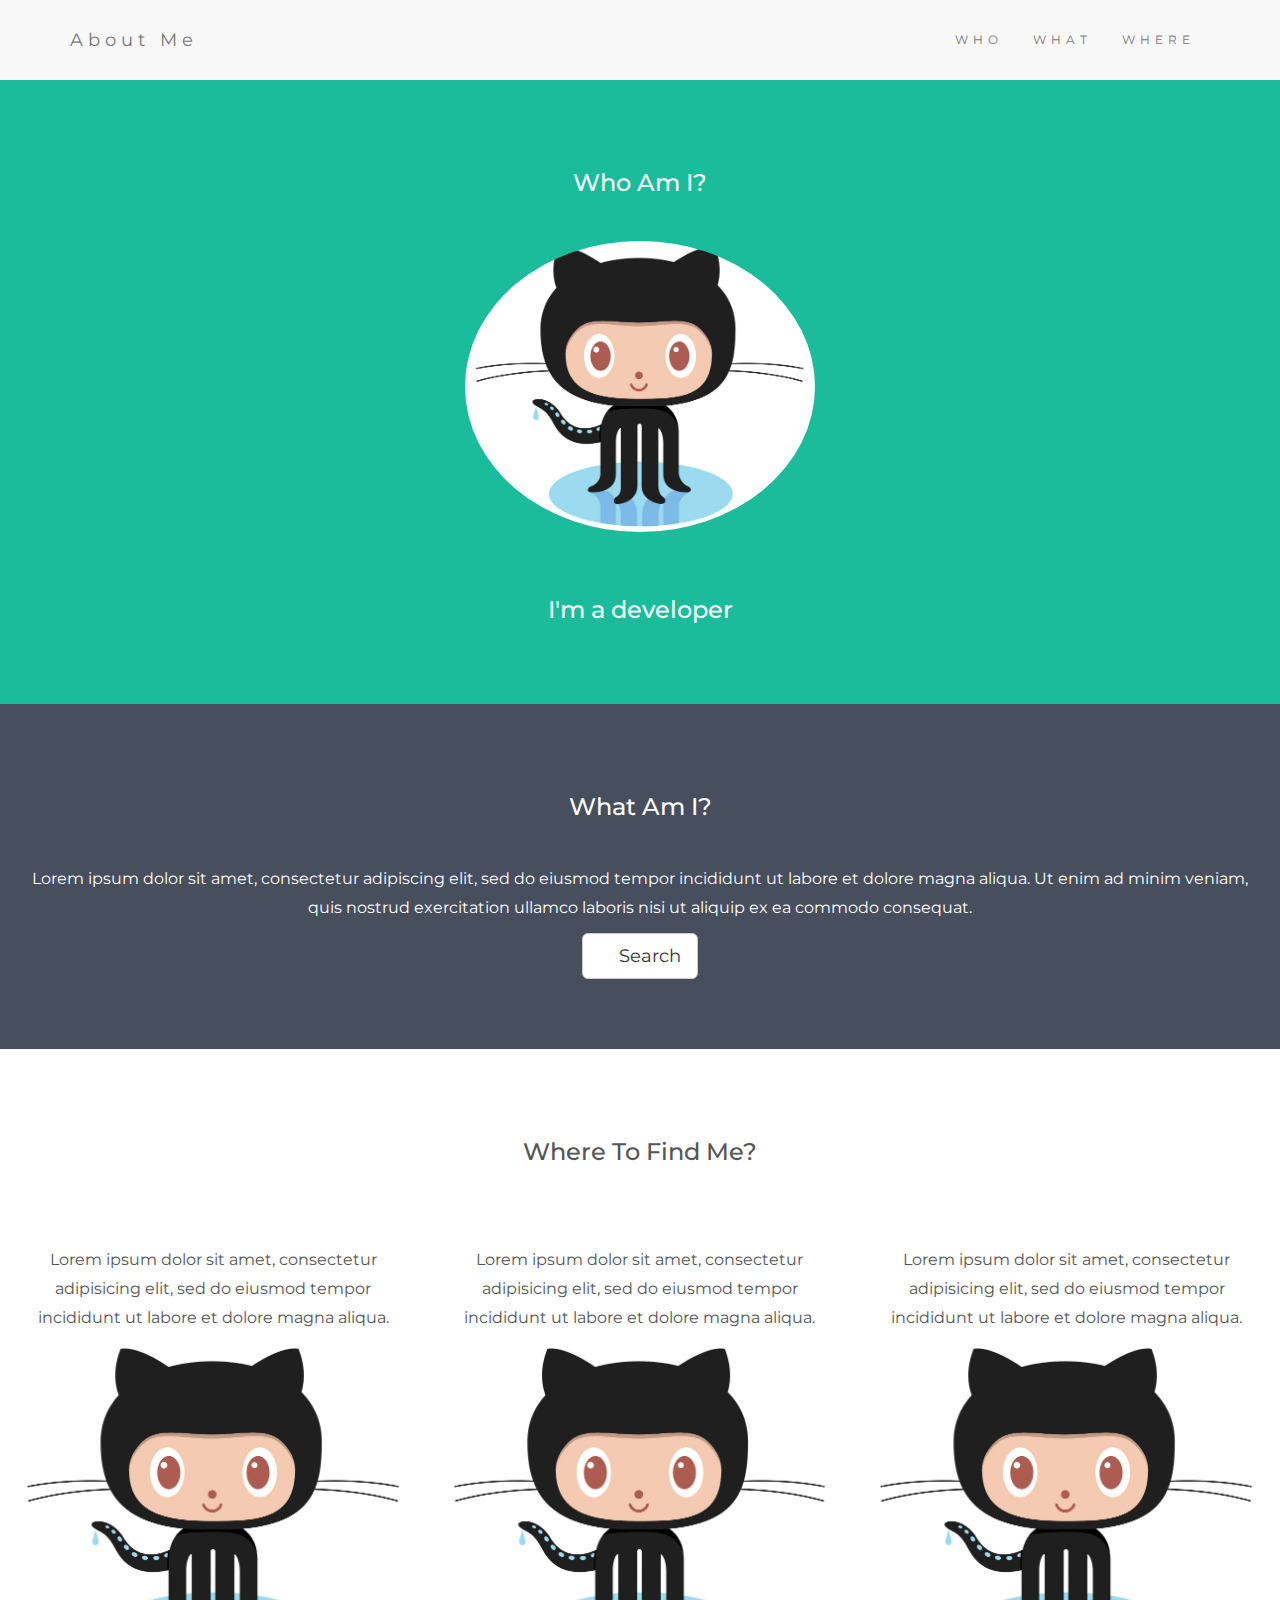
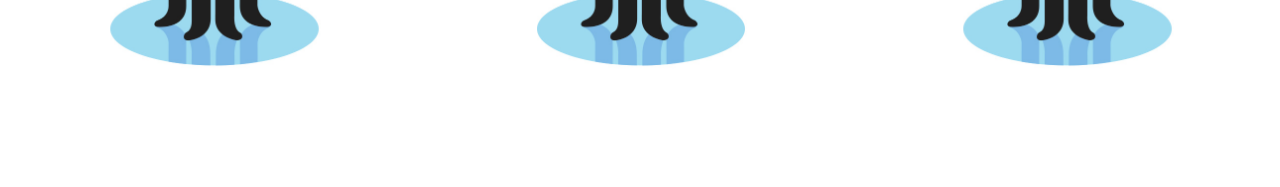
==== index.html @ 2d26889f "Changes" ====
<!DOCTYPE html>
<html lang="en">
<head>
  <!-- Theme Made By www.w3schools.com - No Copyright -->
  <title>Bootstrap Theme Simply Me</title>
  <meta charset="utf-8">
  <meta name="viewport" content="width=device-width, initial-scale=1">
  <link rel="stylesheet" href="assets/css/bootstrap.min.css">
  <link rel="stylesheet" href="assets/css/main.css">
  <link rel="stylesheet" href="assets/css/portfolio.css">
  <link href="https://fonts.googleapis.com/css?family=Montserrat" rel="stylesheet">
  <script src="assets/js/jquery.min.js"></script>
  <script src="assets/js/bootstrap.min.js"></script> 
</head>
<body>
<!-- Navbar -->
<nav class="navbar navbar-default">
  <div class="container">
    <div class="navbar-header">
      <button type="button" class="navbar-toggle" data-toggle="collapse" data-target="#myNavbar">
        <span class="icon-bar"></span>
        <span class="icon-bar"></span>
        <span class="icon-bar"></span>
      </button>
      <a class="navbar-brand" href="#">About Me</a>
    </div>
    <div class="collapse navbar-collapse" id="myNavbar">
      <ul class="nav navbar-nav navbar-right">
        <li><a href="#">WHO</a></li>
        <li><a href="#">WHAT</a></li>
        <li><a href="#">WHERE</a></li>
      </ul>
    </div>
  </div>
</nav>

<!-- First Container -->
<div class="container-fluid bg-1 text-center">
  <h3 class="margin">Who Am I?</h3>
  <img src="assets/images/Octocat.jpg" class="img-responsive img-circle margin" style="display:inline" alt="DEV" width="350" height="350">
  <h3>I'm a developer</h3>
</div>

<!-- Second Container -->
<div class="container-fluid bg-2 text-center">
  <h3 class="margin">What Am I?</h3>
  <p>Lorem ipsum dolor sit amet, consectetur adipiscing elit, sed do eiusmod tempor incididunt ut labore et dolore magna aliqua. Ut enim ad minim veniam, quis nostrud exercitation ullamco laboris nisi ut aliquip ex ea commodo consequat. </p>
  <a href="#" class="btn btn-default btn-lg">
    <span class="glyphicon glyphicon-search"></span> Search
  </a>
</div>


<!-- Third Container (Grid) -->
<div class="container-fluid bg-3 text-center">
  <h3 class="margin">Where To Find Me?</h3><br>
  <div class="row">
    <div class="col-sm-4">
      <p>Lorem ipsum dolor sit amet, consectetur adipisicing elit, sed do eiusmod tempor incididunt ut labore et dolore magna aliqua.</p>
      <img src="assets/images/Octocat.jpg" class="img-responsive margin" style="width:100%" alt="Image">
    </div>
    <div class="col-sm-4">
      <p>Lorem ipsum dolor sit amet, consectetur adipisicing elit, sed do eiusmod tempor incididunt ut labore et dolore magna aliqua.</p>
      <img src="assets/images/Octocat.jpg" class="img-responsive margin" style="width:100%" alt="Image">
    </div>
    <div class="col-sm-4">
      <p>Lorem ipsum dolor sit amet, consectetur adipisicing elit, sed do eiusmod tempor incididunt ut labore et dolore magna aliqua.</p>
      <img src="assets/images/Octocat.jpg" class="img-responsive margin" style="width:100%" alt="Image">
    </div>
  </div>
</div>

<!-- Footer -->
<!-- <footer class="container-fluid bg-4 text-center">
  <p>Bootstrap Theme Made By <a href="http://www.w3schools.com">www.w3schools.com</a></p>
</footer> -->

</body>
</html>
---- assets/css/main.css ----
body {
      font: 20px Montserrat, sans-serif;
      line-height: 1.8;
      color: #f5f6f7;
  }
  p {font-size: 16px;}
---- assets/css/portfolio.css ----
.margin {margin-bottom: 45px;}
  .bg-1 {
      background-color: #1abc9c; /* Green */
      color: #ffffff;
  }
  .bg-2 {
      background-color: #474e5d; /* Dark Blue */
      color: #ffffff;
  }
  .bg-3 {
      background-color: #ffffff; /* White */
      color: #555555;
  }
  .bg-4 {
      background-color: #2f2f2f; /* Black Gray */
      color: #fff;
  }
  .container-fluid {
      padding-top: 70px;
      padding-bottom: 70px;
  }
  .navbar {
      padding-top: 15px;
      padding-bottom: 15px;
      border: 0;
      border-radius: 0;
      margin-bottom: 0;
      font-size: 12px;
      letter-spacing: 5px;
  }
  .navbar-nav  li a:hover {
      color: #1abc9c !important;
  }
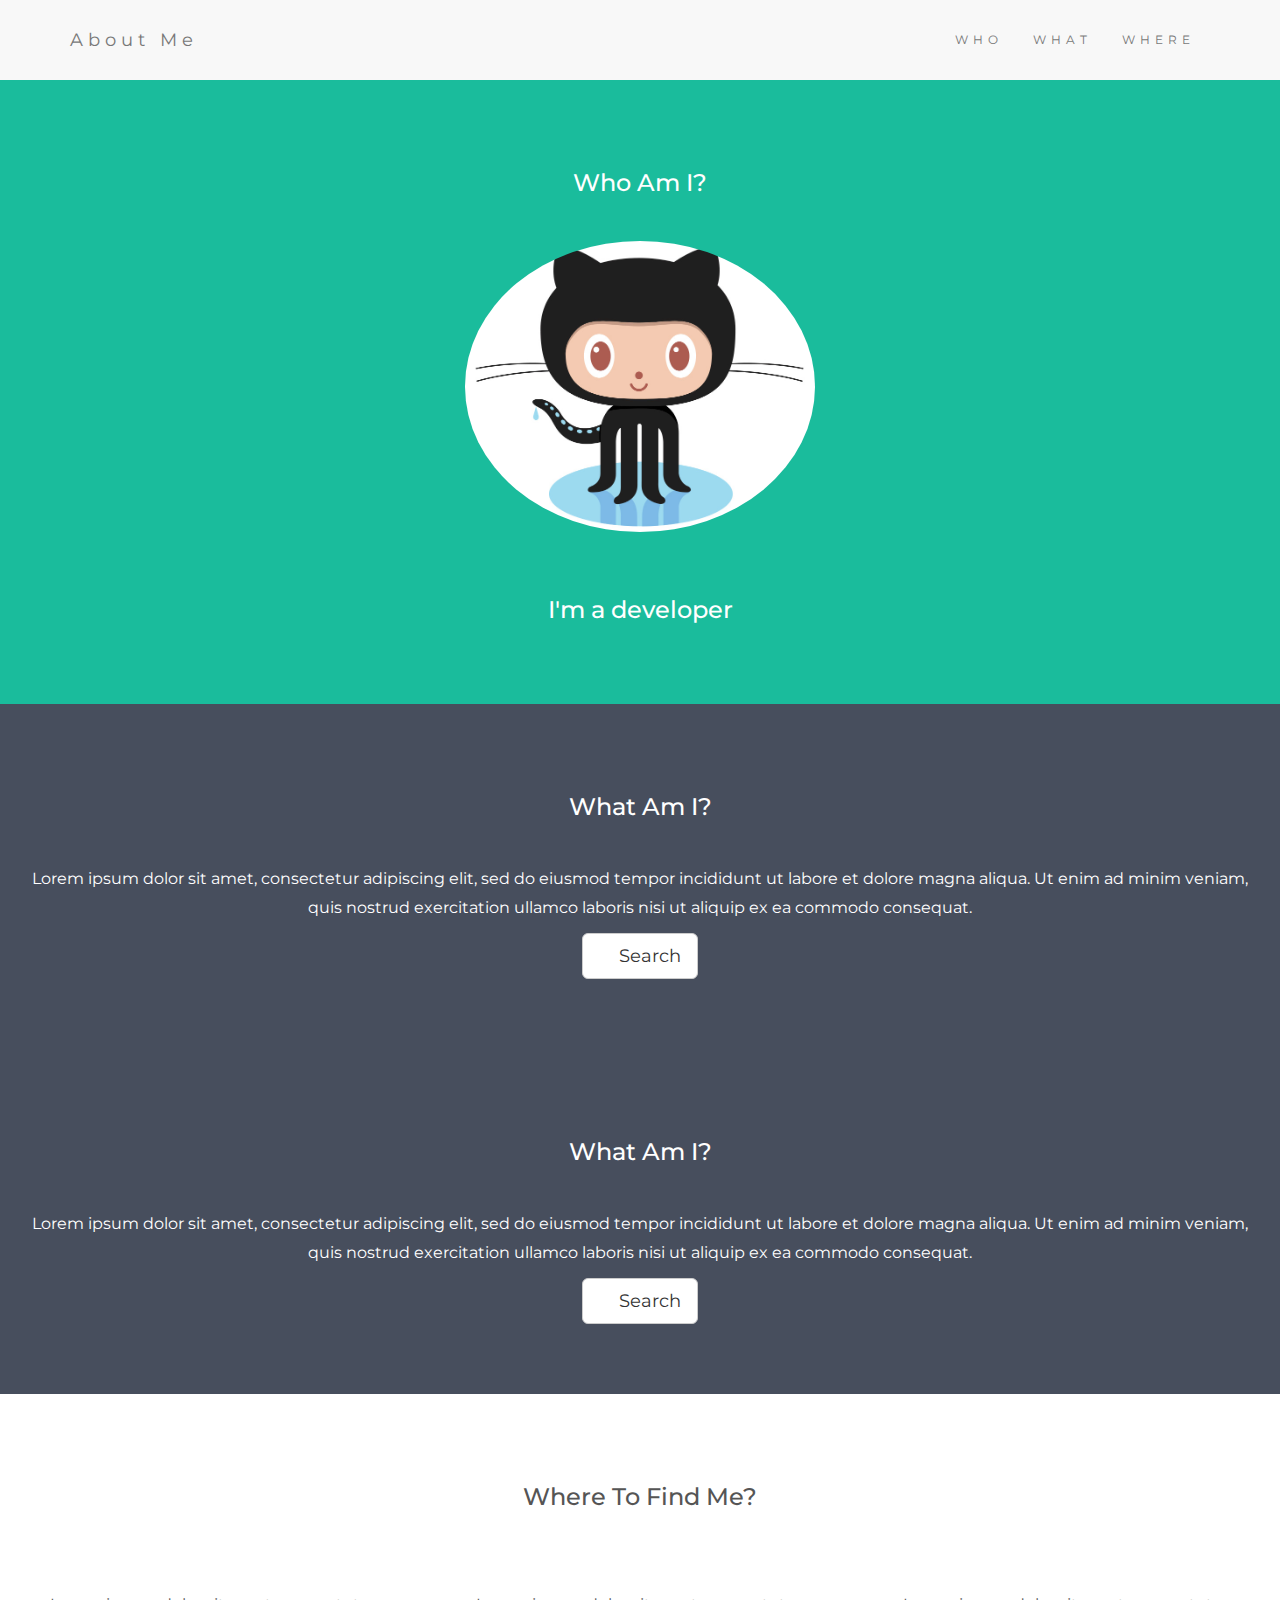
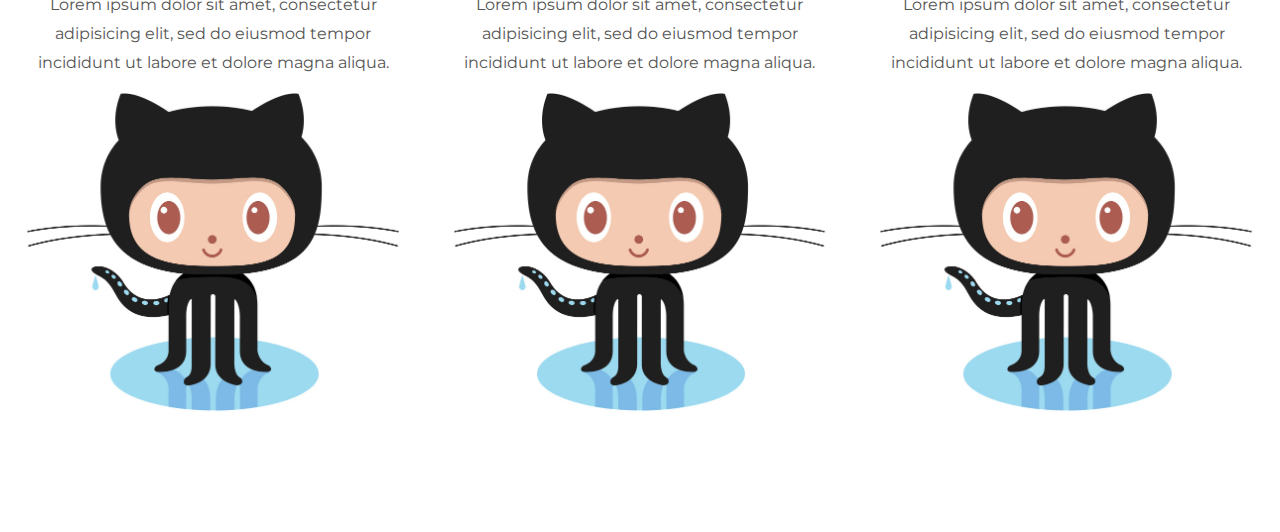
==== commit 4a2905d3: "Changes" ====
--- a/index.html
+++ b/index.html
@@ -50,6 +50,16 @@
   </a>
 </div>
 
+<div class="container-fluid bg-2 text-center">
+  <h3 class="margin">What Am I?</h3>
+  <p>Lorem ipsum dolor sit amet, consectetur adipiscing elit, sed do eiusmod tempor incididunt ut labore et dolore magna aliqua. Ut enim ad minim veniam, quis nostrud exercitation ullamco laboris nisi ut aliquip ex ea commodo consequat. </p>
+  <a href="#" class="btn btn-default btn-lg">
+    <span class="glyphicon glyphicon-search"></span> Search
+  </a>
+</div>
+
+
+
 
 <!-- Third Container (Grid) -->
 <div class="container-fluid bg-3 text-center">
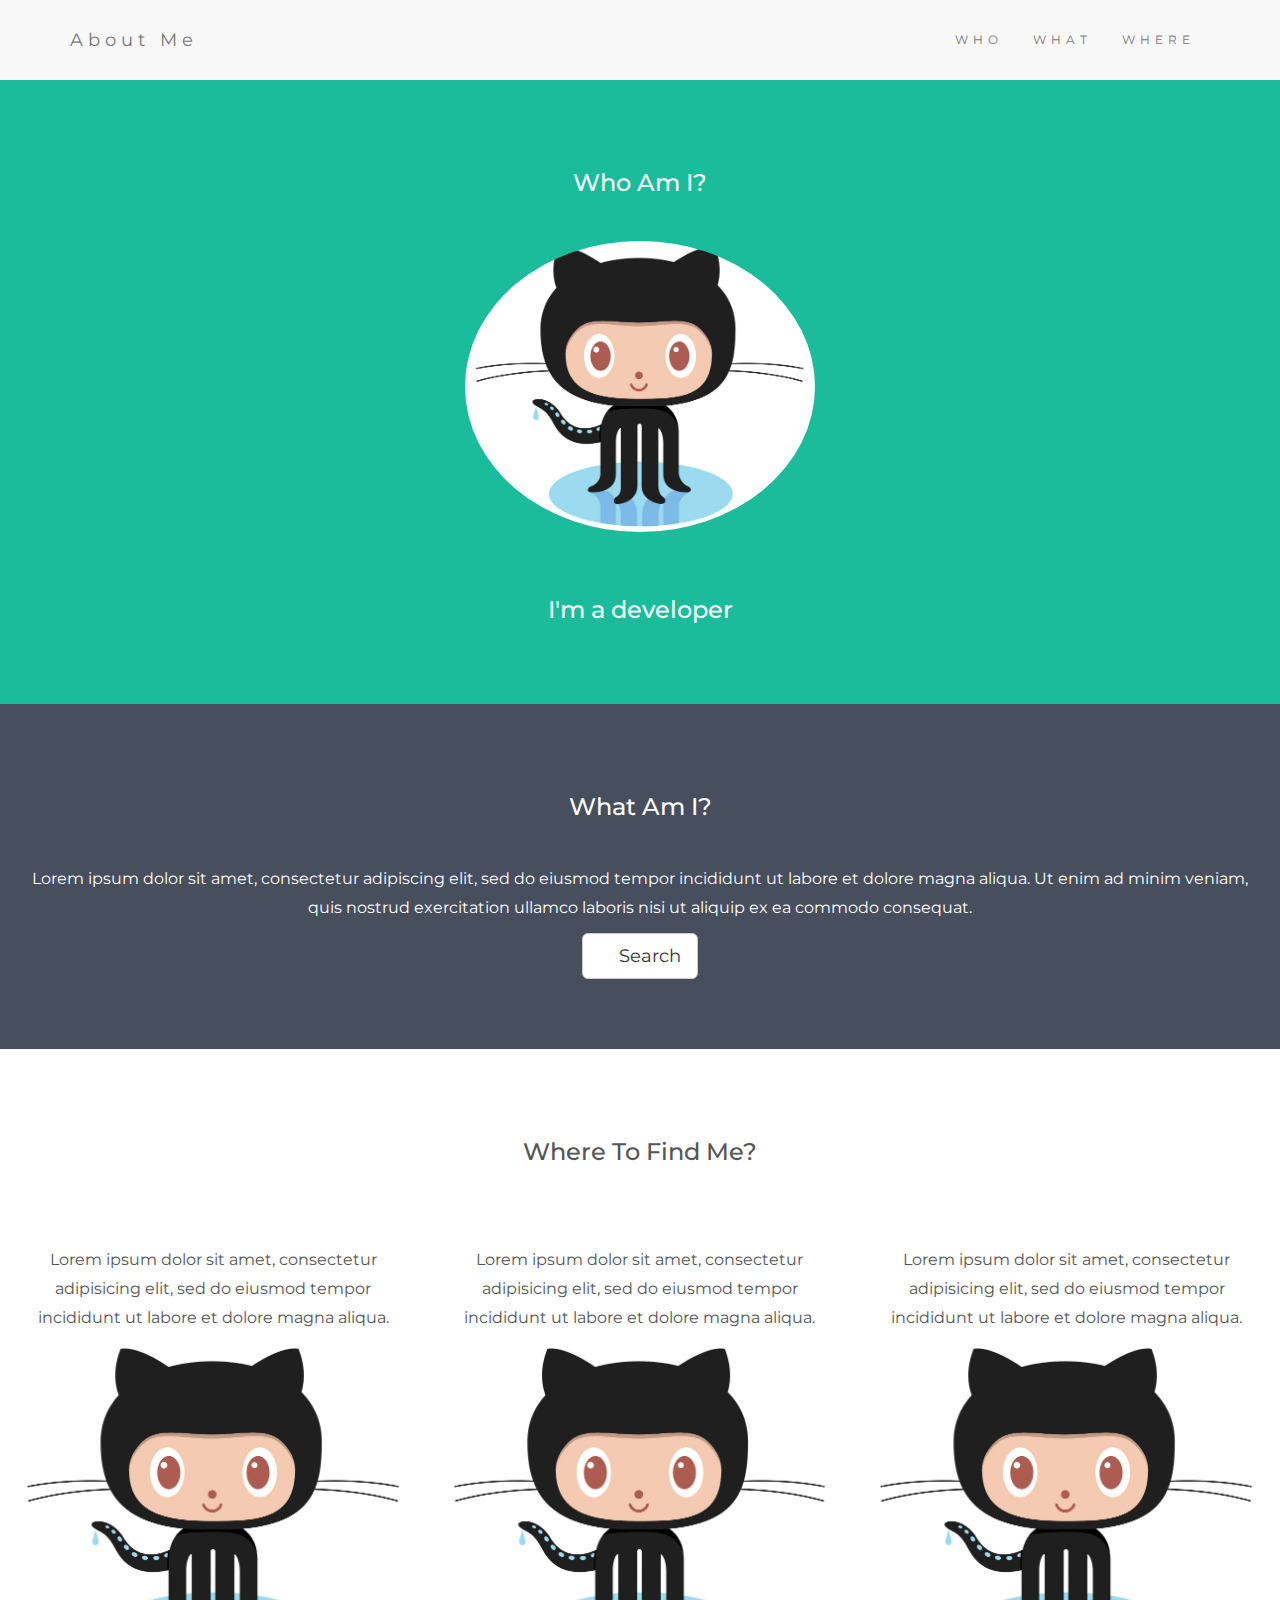
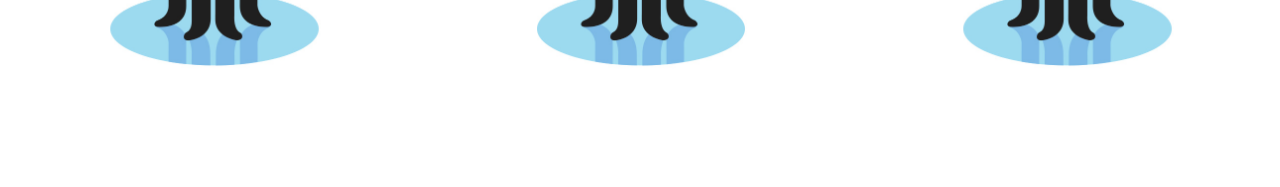
==== commit 3880d176: "Changes" ====
--- a/index.html
+++ b/index.html
@@ -50,14 +50,6 @@
   </a>
 </div>
 
-<div class="container-fluid bg-2 text-center">
-  <h3 class="margin">What Am I?</h3>
-  <p>Lorem ipsum dolor sit amet, consectetur adipiscing elit, sed do eiusmod tempor incididunt ut labore et dolore magna aliqua. Ut enim ad minim veniam, quis nostrud exercitation ullamco laboris nisi ut aliquip ex ea commodo consequat. </p>
-  <a href="#" class="btn btn-default btn-lg">
-    <span class="glyphicon glyphicon-search"></span> Search
-  </a>
-</div>
-
 
 
 
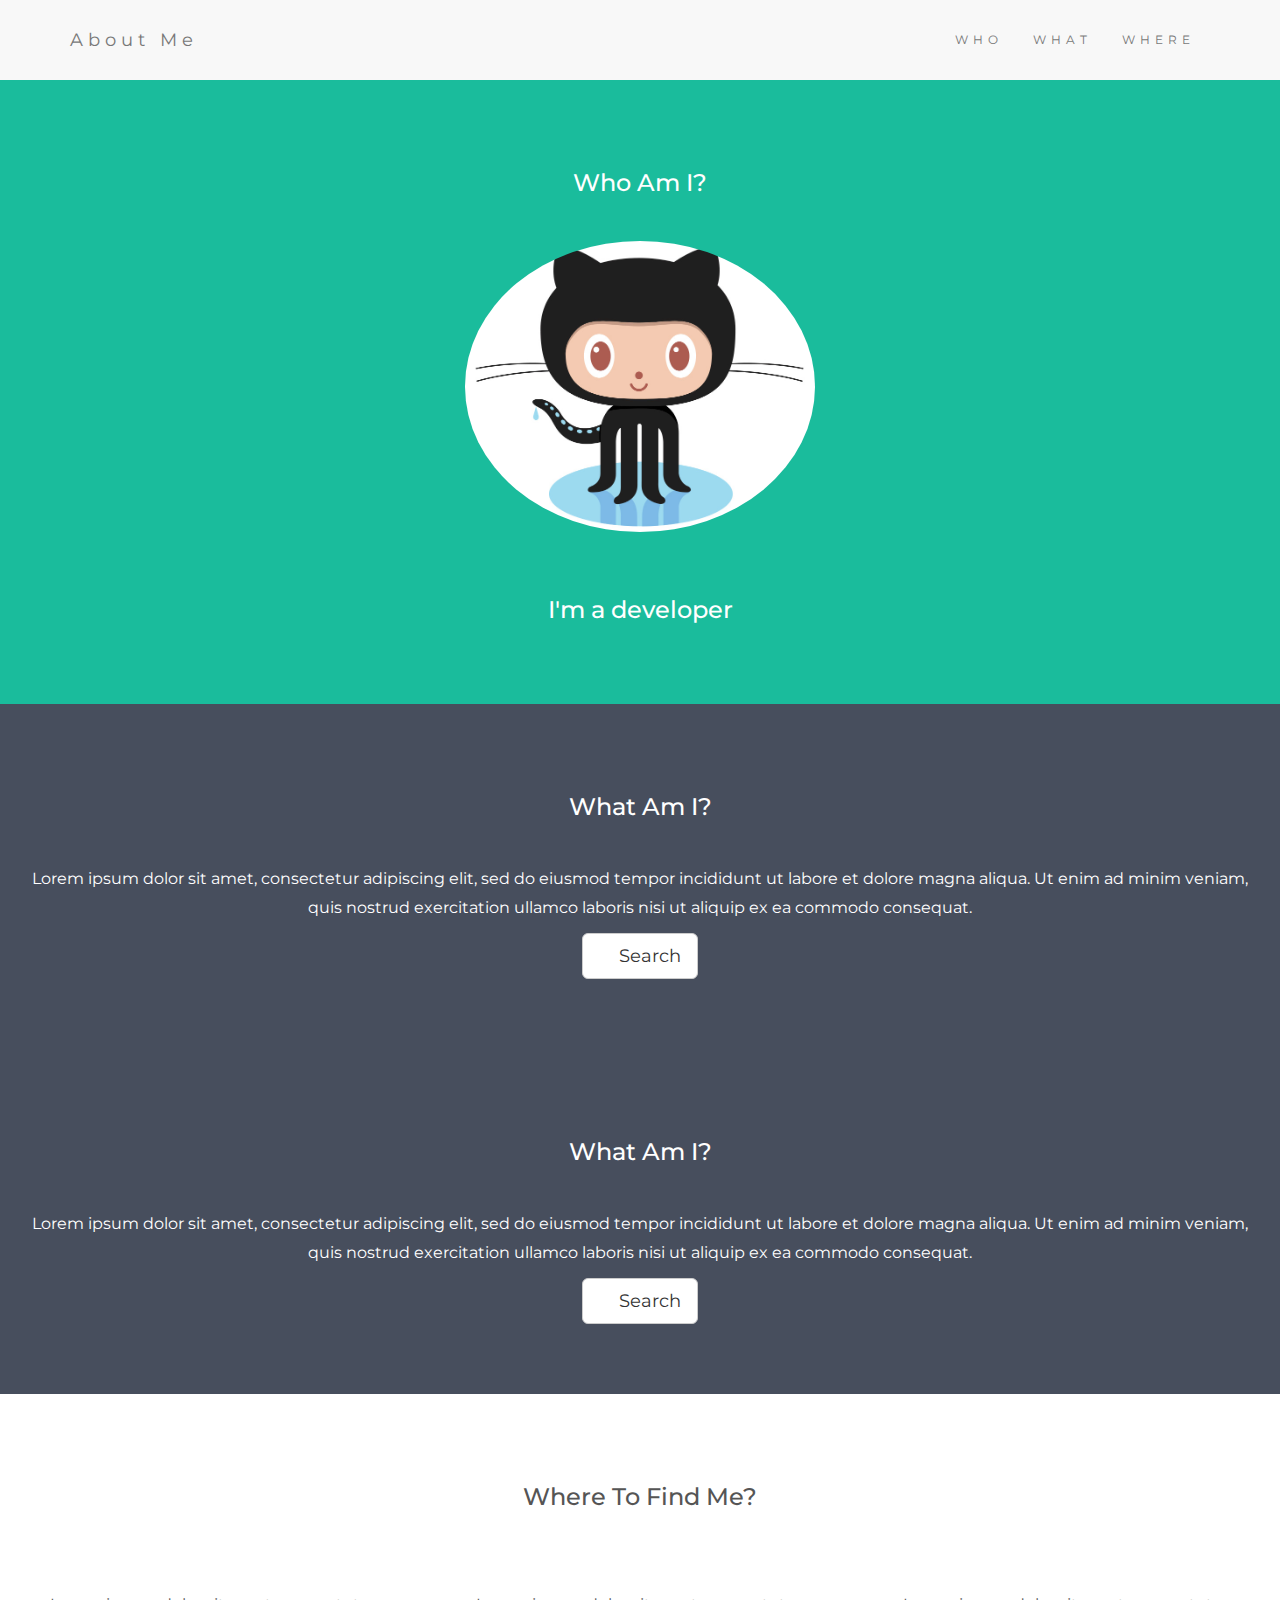
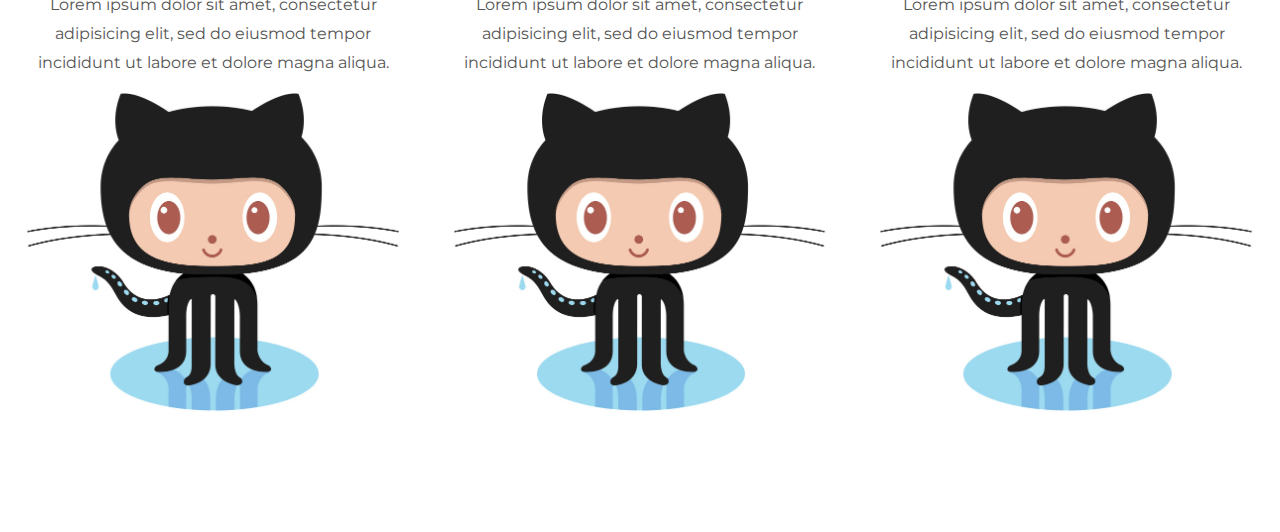
==== commit 0aa5155b: "Changes" ====
--- a/index.html
+++ b/index.html
@@ -50,7 +50,13 @@
   </a>
 </div>
 
-
+<div class="container-fluid bg-2 text-center">
+  <h3 class="margin">What Am I?</h3>
+  <p>Lorem ipsum dolor sit amet, consectetur adipiscing elit, sed do eiusmod tempor incididunt ut labore et dolore magna aliqua. Ut enim ad minim veniam, quis nostrud exercitation ullamco laboris nisi ut aliquip ex ea commodo consequat. </p>
+  <a href="#" class="btn btn-default btn-lg">
+    <span class="glyphicon glyphicon-search"></span> Search
+  </a>
+</div>
 
 
 <!-- Third Container (Grid) -->
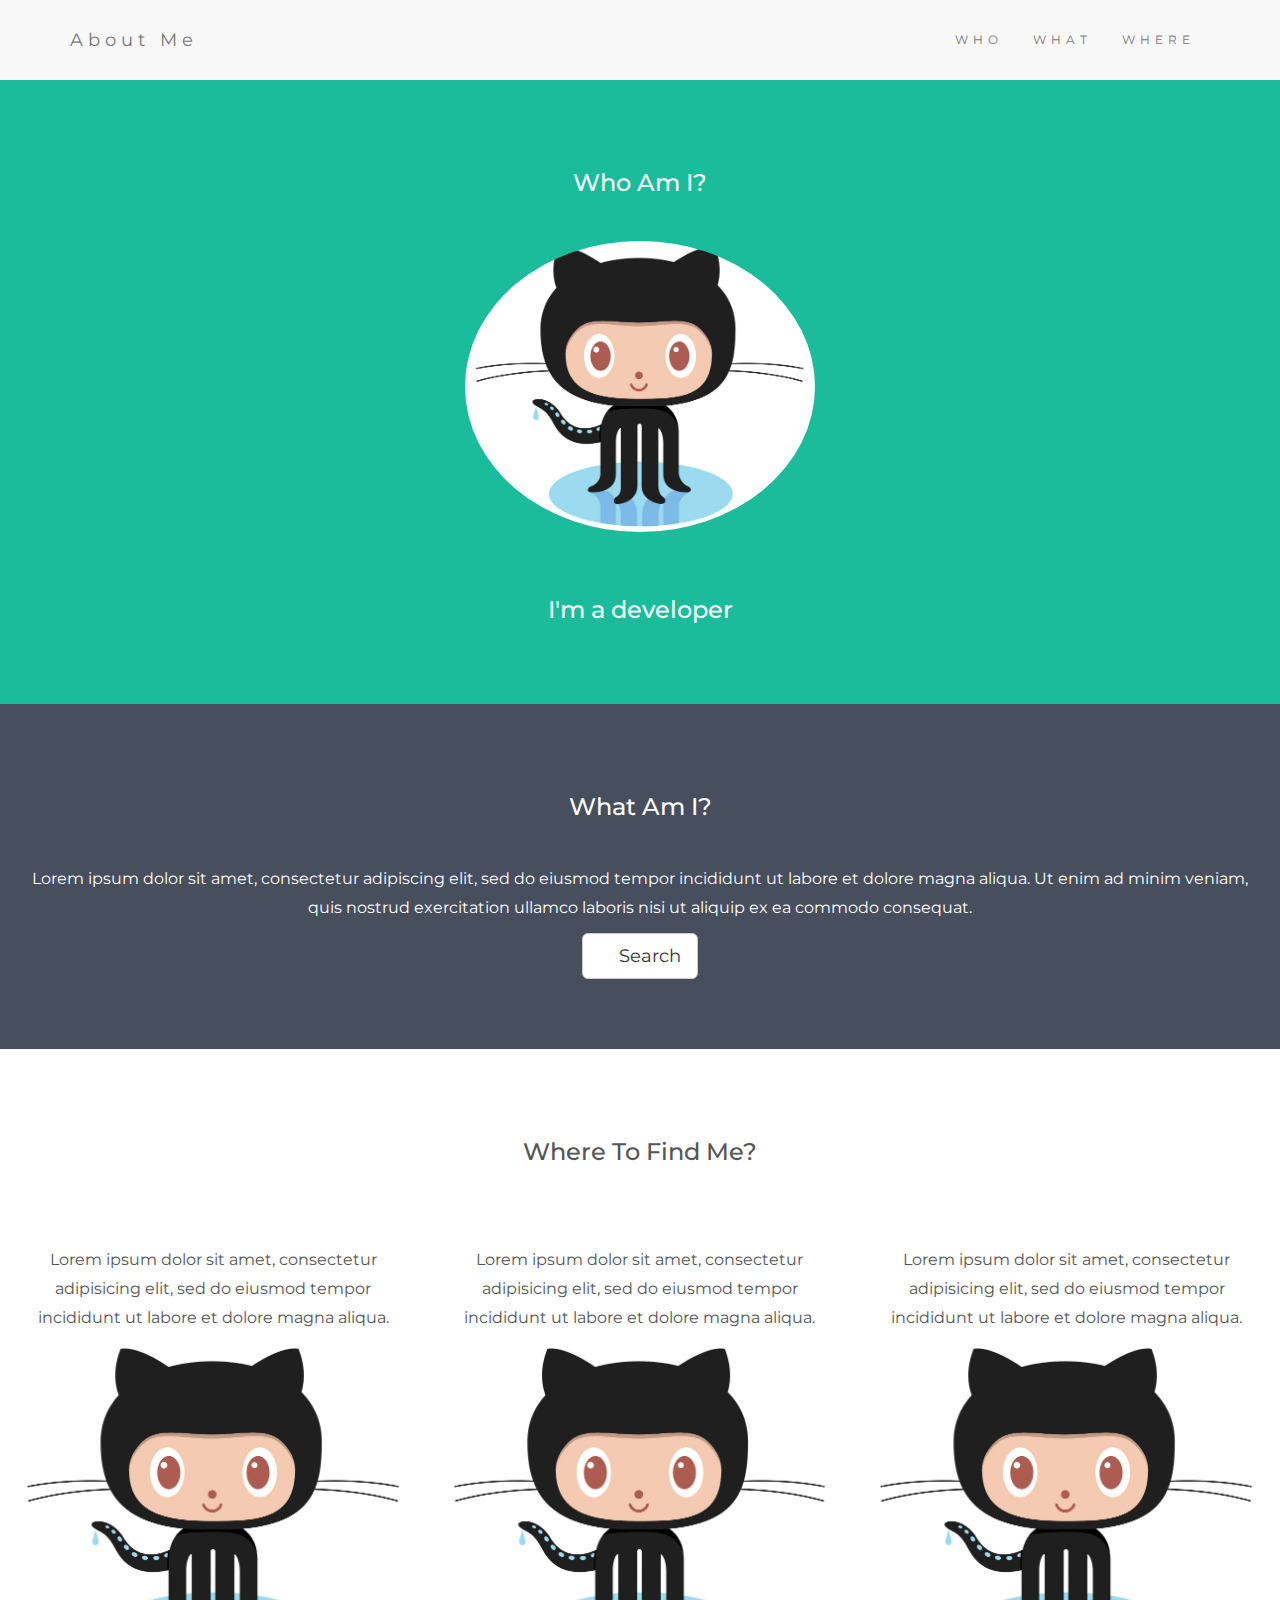
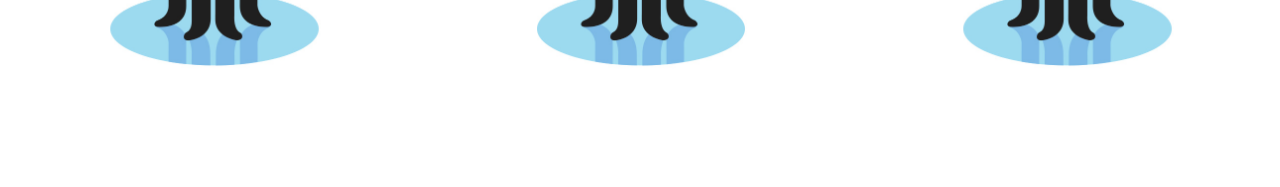
==== commit f06fd381: "Changes" ====
--- a/index.html
+++ b/index.html
@@ -50,13 +50,6 @@
   </a>
 </div>
 
-<div class="container-fluid bg-2 text-center">
-  <h3 class="margin">What Am I?</h3>
-  <p>Lorem ipsum dolor sit amet, consectetur adipiscing elit, sed do eiusmod tempor incididunt ut labore et dolore magna aliqua. Ut enim ad minim veniam, quis nostrud exercitation ullamco laboris nisi ut aliquip ex ea commodo consequat. </p>
-  <a href="#" class="btn btn-default btn-lg">
-    <span class="glyphicon glyphicon-search"></span> Search
-  </a>
-</div>
 
 
 <!-- Third Container (Grid) -->
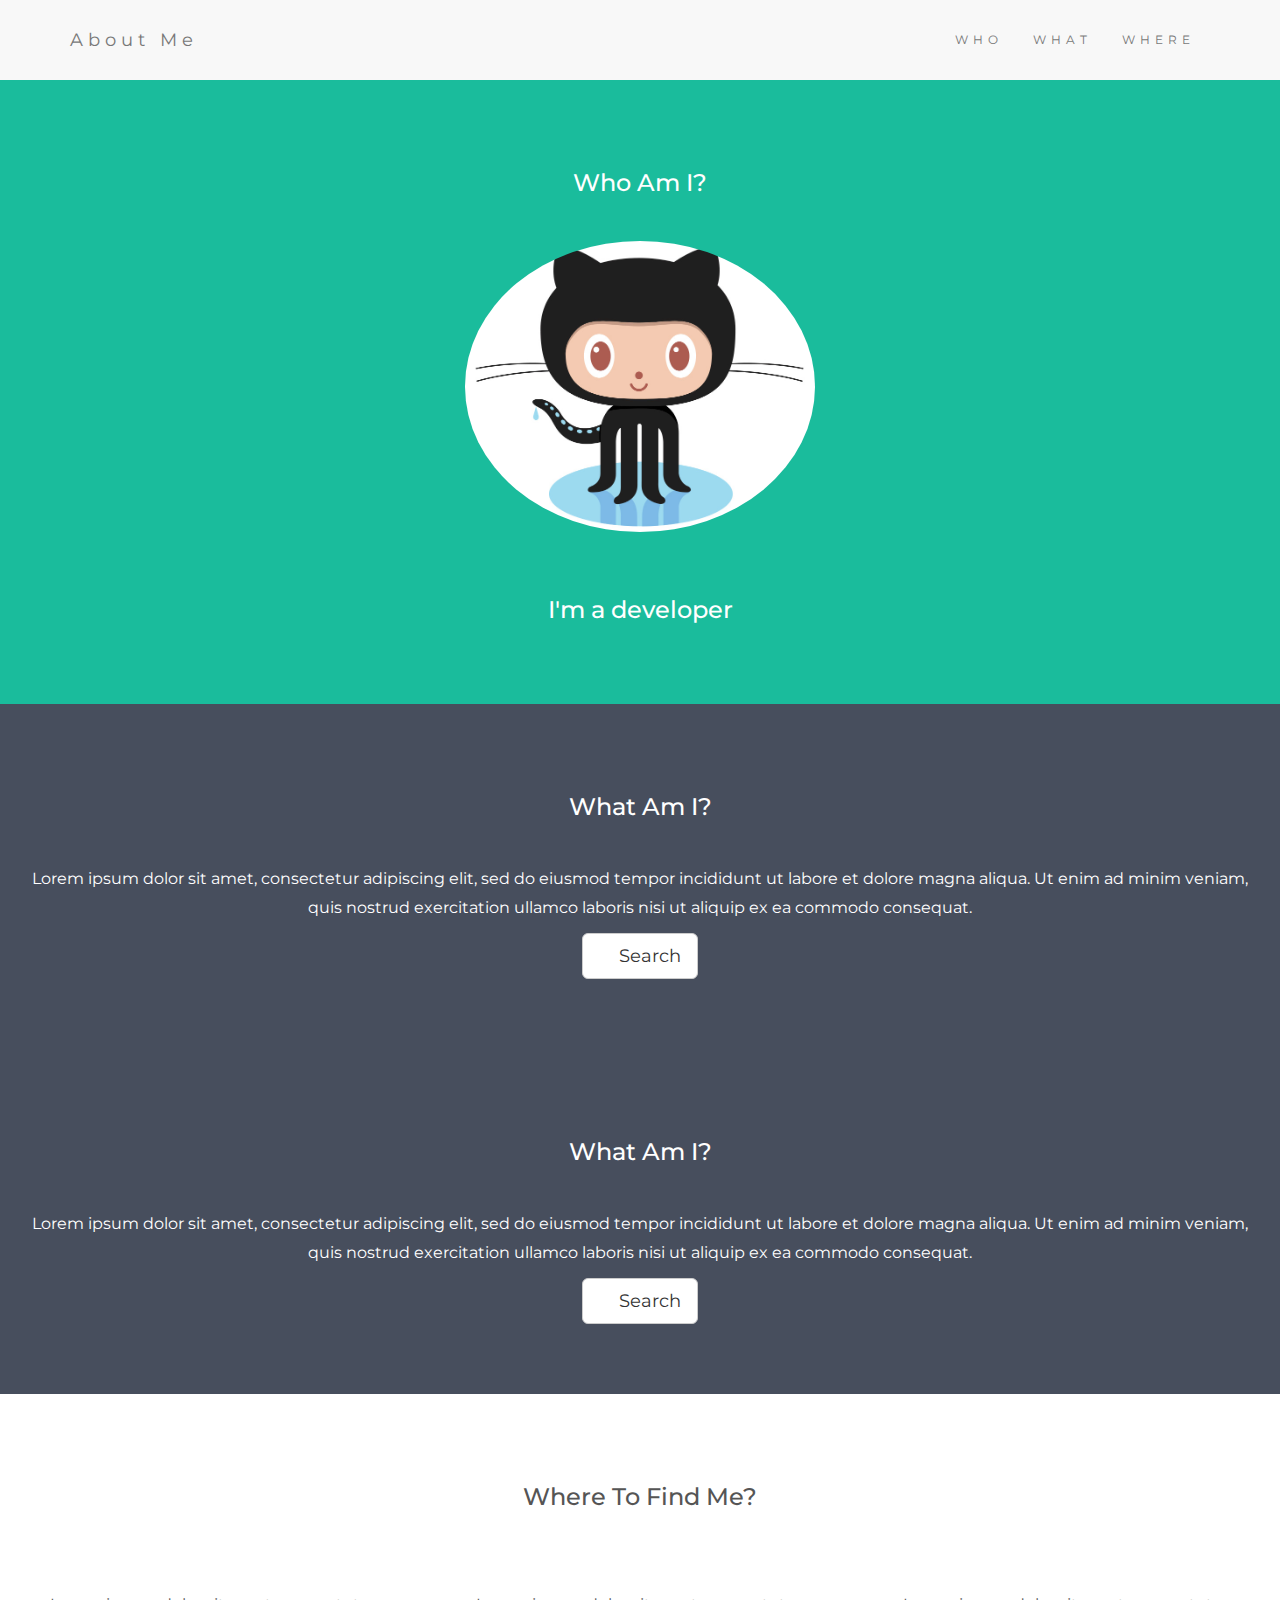
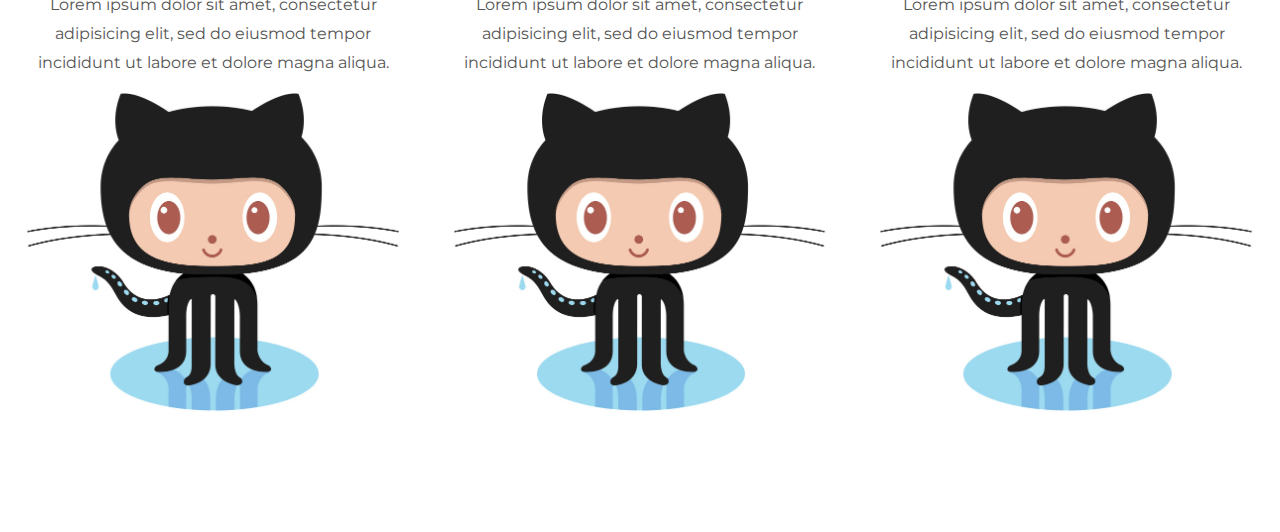
==== commit edc0192b: "Finally" ====
--- a/index.html
+++ b/index.html
@@ -50,6 +50,13 @@
   </a>
 </div>
 
+<div class="container-fluid bg-2 text-center">
+  <h3 class="margin">What Am I?</h3>
+  <p>Lorem ipsum dolor sit amet, consectetur adipiscing elit, sed do eiusmod tempor incididunt ut labore et dolore magna aliqua. Ut enim ad minim veniam, quis nostrud exercitation ullamco laboris nisi ut aliquip ex ea commodo consequat. </p>
+  <a href="#" class="btn btn-default btn-lg">
+    <span class="glyphicon glyphicon-search"></span> Search
+  </a>
+</div>
 
 
 <!-- Third Container (Grid) -->
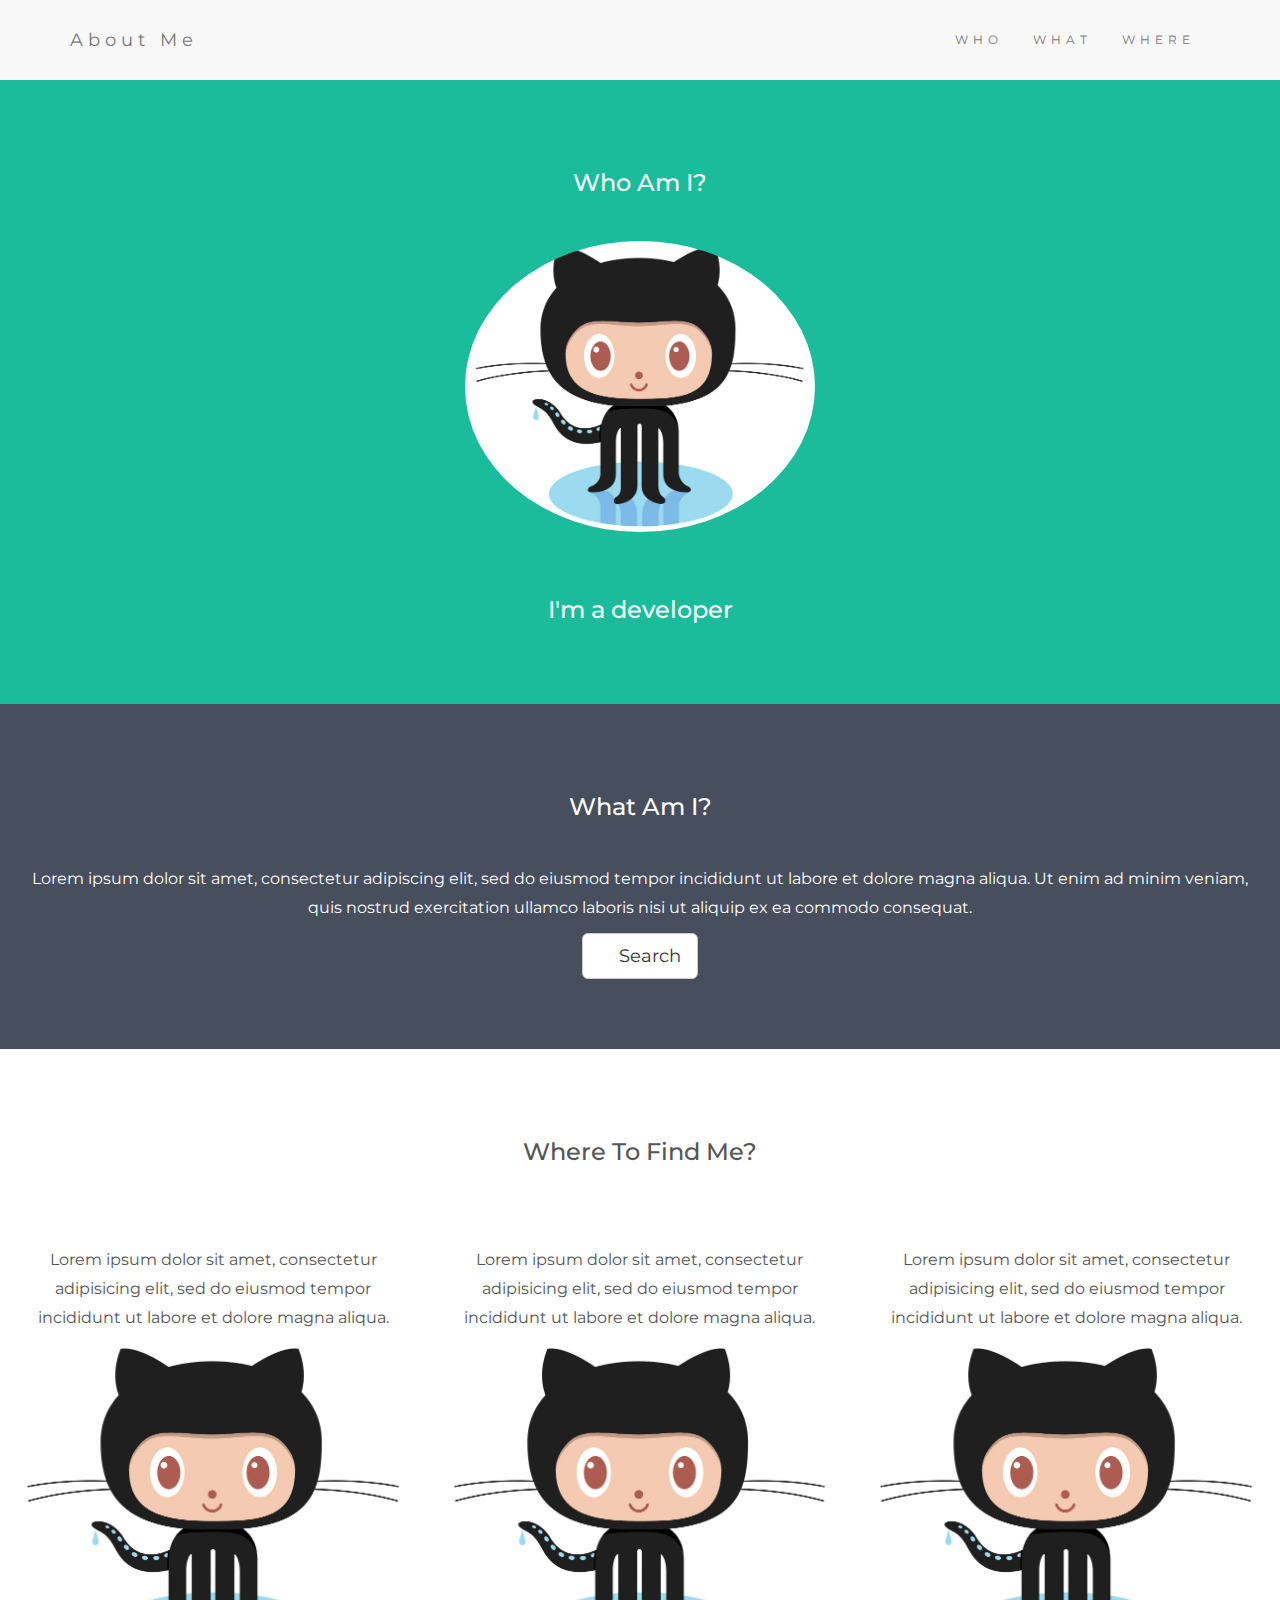
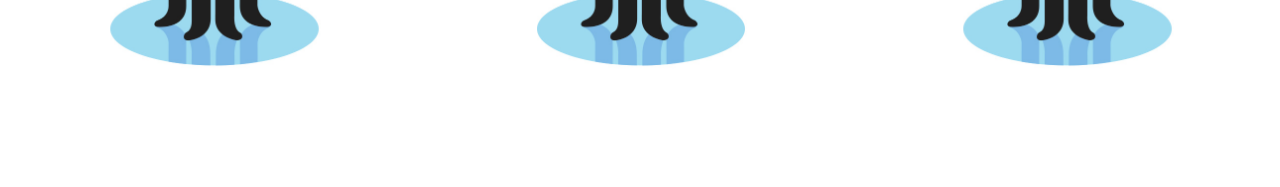
==== commit 0a6fb158: "Finally" ====
--- a/index.html
+++ b/index.html
@@ -50,13 +50,6 @@
   </a>
 </div>
 
-<div class="container-fluid bg-2 text-center">
-  <h3 class="margin">What Am I?</h3>
-  <p>Lorem ipsum dolor sit amet, consectetur adipiscing elit, sed do eiusmod tempor incididunt ut labore et dolore magna aliqua. Ut enim ad minim veniam, quis nostrud exercitation ullamco laboris nisi ut aliquip ex ea commodo consequat. </p>
-  <a href="#" class="btn btn-default btn-lg">
-    <span class="glyphicon glyphicon-search"></span> Search
-  </a>
-</div>
 
 
 <!-- Third Container (Grid) -->
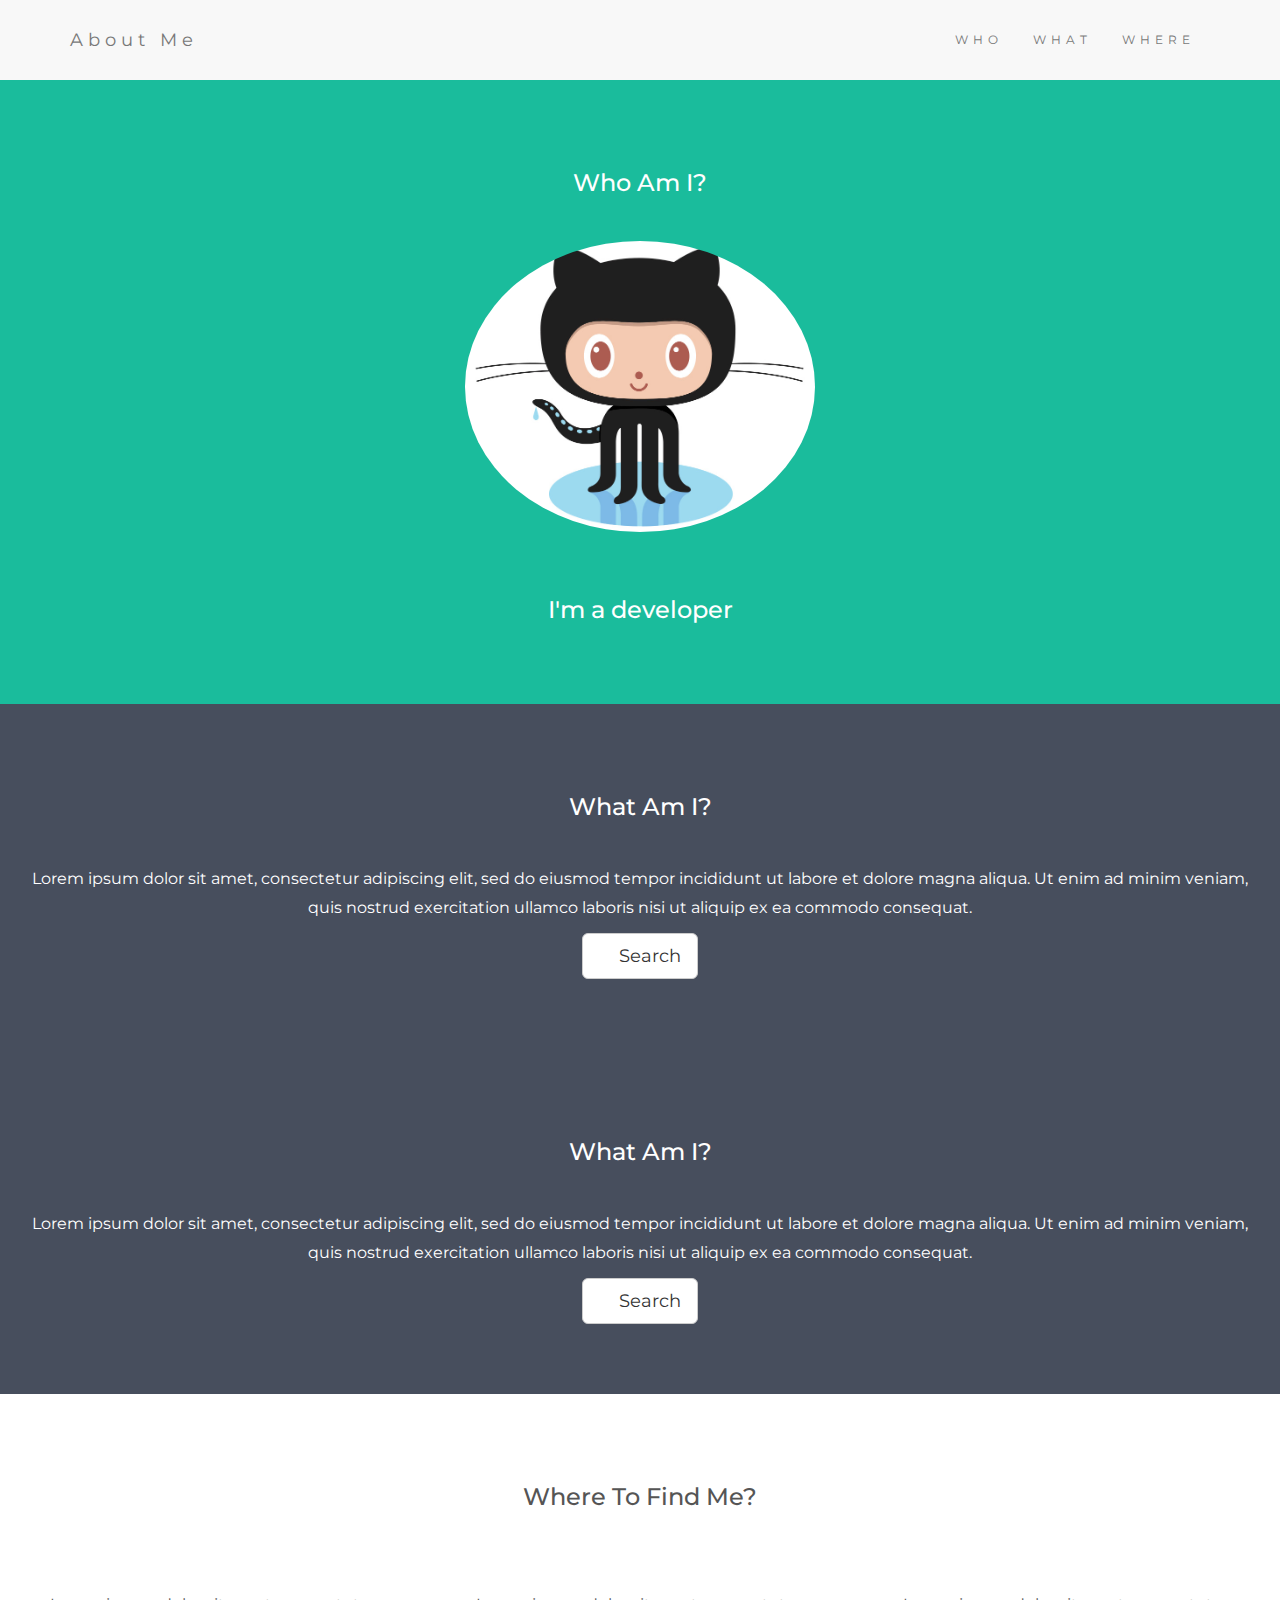
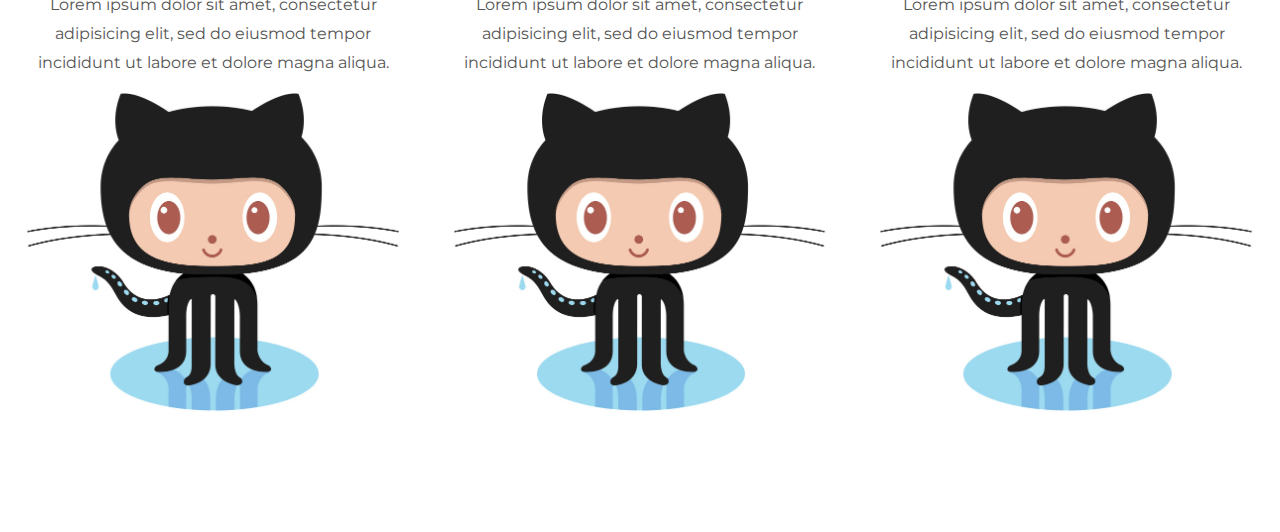
==== commit 620880ed: "Finally" ====
--- a/index.html
+++ b/index.html
@@ -49,6 +49,13 @@
     <span class="glyphicon glyphicon-search"></span> Search
   </a>
 </div>
+<div class="container-fluid bg-2 text-center">
+  <h3 class="margin">What Am I?</h3>
+  <p>Lorem ipsum dolor sit amet, consectetur adipiscing elit, sed do eiusmod tempor incididunt ut labore et dolore magna aliqua. Ut enim ad minim veniam, quis nostrud exercitation ullamco laboris nisi ut aliquip ex ea commodo consequat. </p>
+  <a href="#" class="btn btn-default btn-lg">
+    <span class="glyphicon glyphicon-search"></span> Search
+  </a>
+</div>
 
 
 
